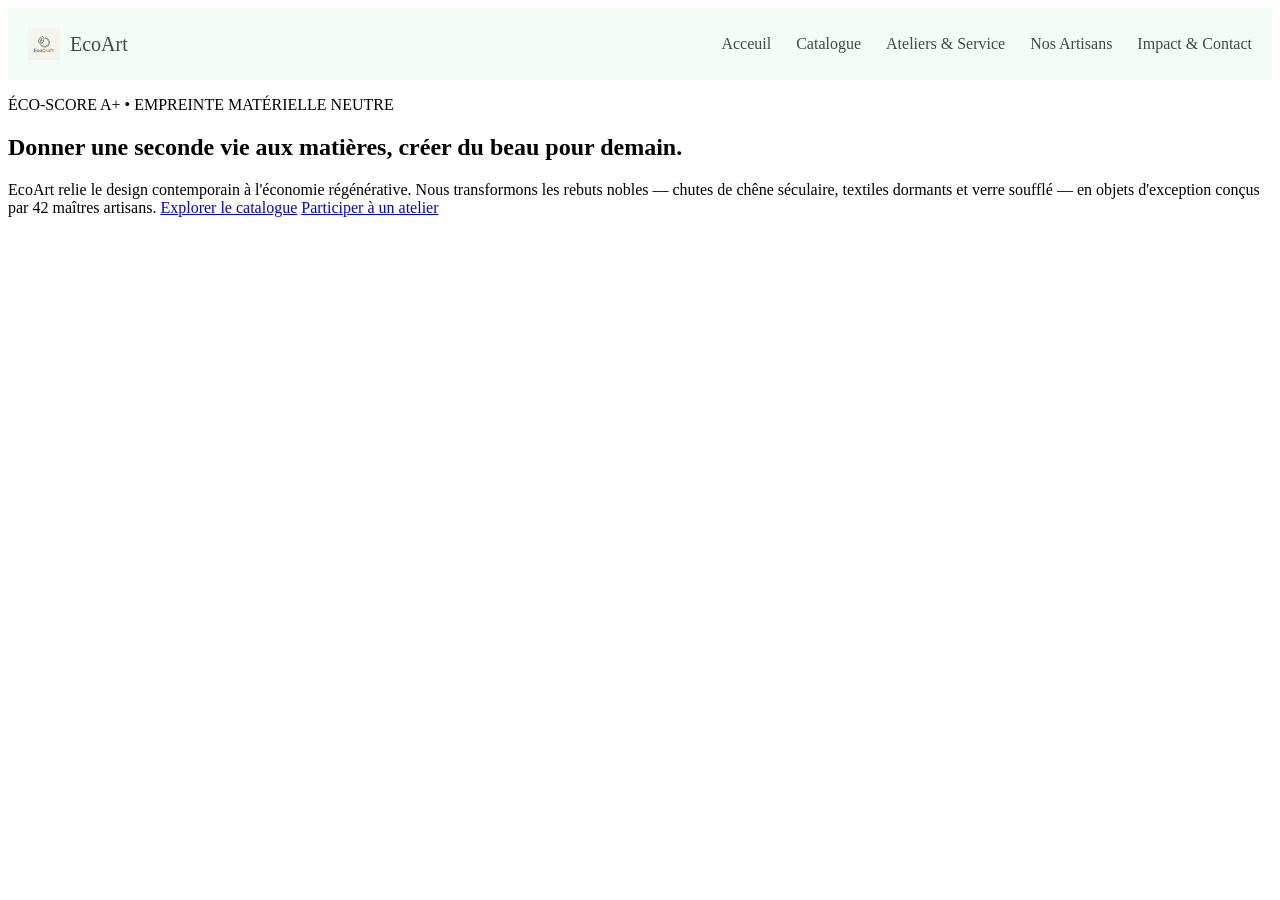
==== HomePge.html @ 521f882b "html sceleton of the first section done" ====
<!DOCTYPE html>
<head>
    <link rel="stylesheet" href="style.css">
    <title>Acceuil</title>
</head>

<body>
    <header>
        
        <div class="logo">
            <img src="images/logo.jpg" alt="logo">
            <span>EcoArt</span>
        </div>

        <nav>
            
            <a href="HomePge.html">Acceuil</a>
            <a href="catalogue.html">Catalogue</a>
            <a href="atel&srv.html">Ateliers & Service</a>
            <a href="artisan.html">Nos Artisans</a>
            <a href="impc&contact">Impact & Contact</a>

        </nav>
    </header>

    <main>
        <section class="hero">
            <div class="hero content">
                <p>ÉCO-SCORE A+ • EMPREINTE MATÉRIELLE NEUTRE</p>
                <h1>Donner une seconde vie
                    aux matières, créer du
                    beau pour demain.
                </h1>
                <p1>EcoArt relie le design contemporain à l'économie régénérative. Nous transformons
                    les rebuts nobles — chutes de chêne séculaire, textiles dormants et verre soufflé
                    — en objets d'exception conçus par 42 maîtres artisans.
                </p1>

                <a href="Explorer le catalogue">Explorer le catalogue</a>
                <a href="Participer à un atelier">Participer à un atelier</a>
            </div>

            
        </section>
    </main>
</body>
---- style.css ----
header {
    display: flex;
    justify-content: space-between;
    align-items: center;
    background-color: #F2FCF4E5;
    padding: 20px;
}

.logo{

    width: 61.77000045776367;
    height: 28;
    font-size: 20px;
    font-family:Georgia, 'Times New Roman', Times, serif; 
    display: flex;
    color: #414943;
    align-items: center;
    gap: 10px;
}

.logo img{
    width: 32px;
    height: 32px;
    max-width: 101.77px;
}

nav {
    display: flex;
    gap: 25px;
}

nav a {
    color: #414943;
    text-decoration: none;
}
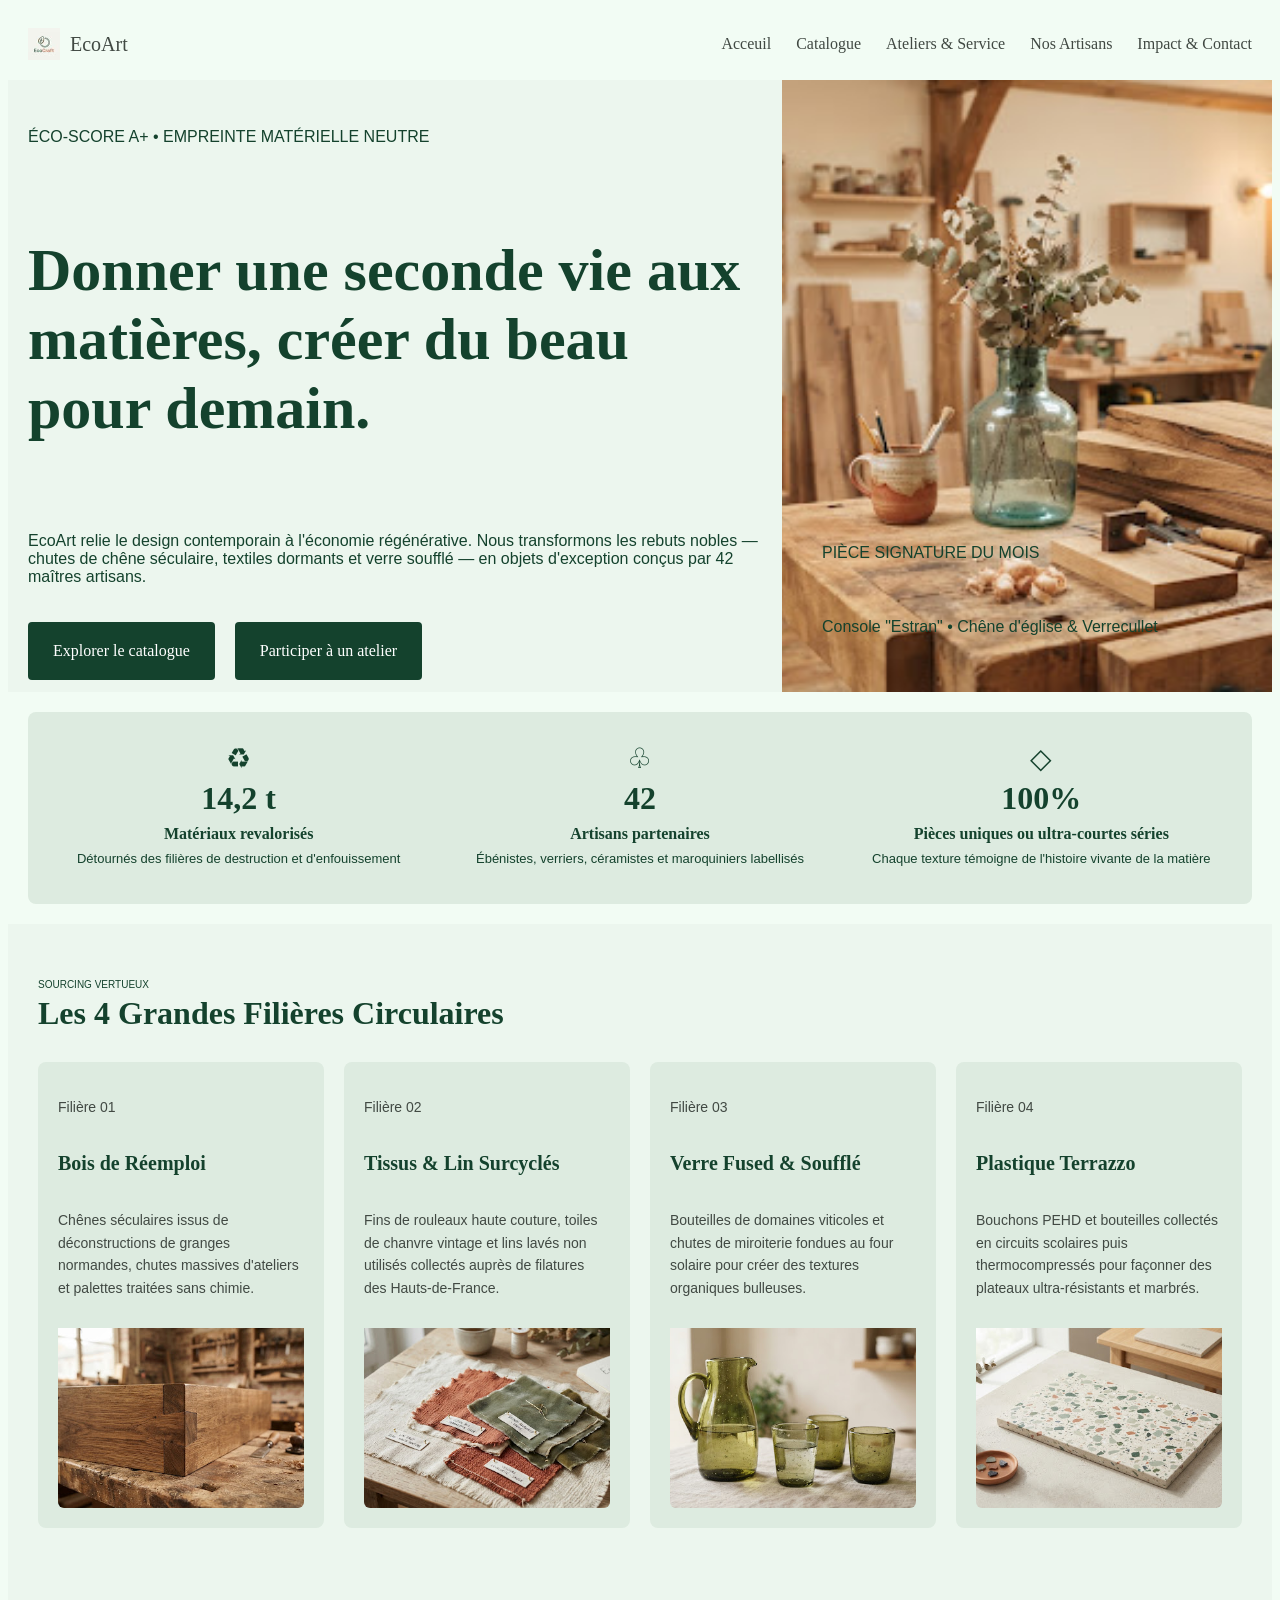
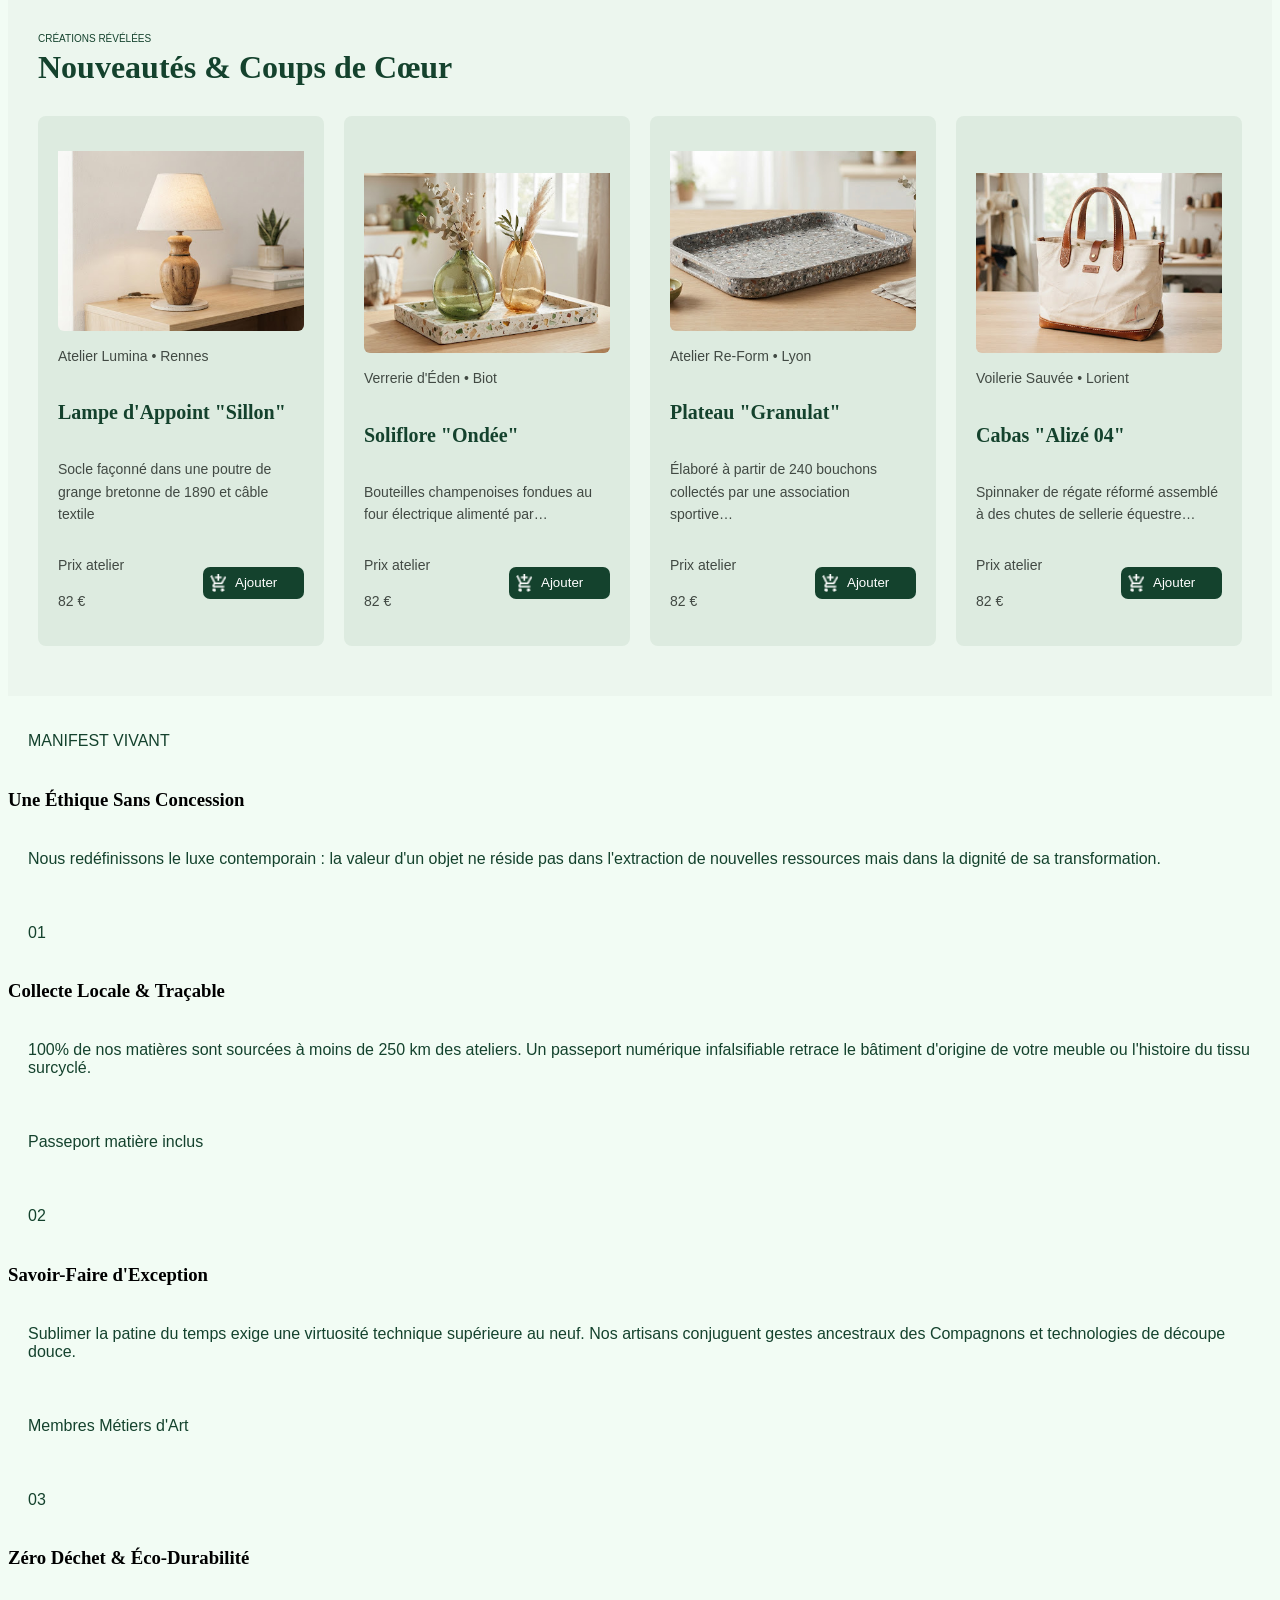
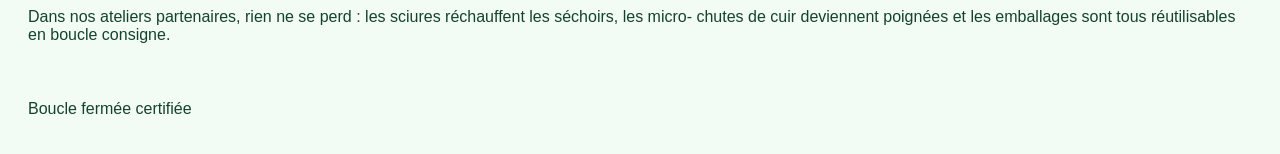
==== commit 08f30911: "adding the material and products sections and the skeleton of the next section" ====
--- a/HomePge.html
+++ b/HomePge.html
@@ -25,22 +25,287 @@
 
     <main>
         <section class="hero">
-            <div class="hero content">
+
+            <div class="heroContent">
                 <p>ÉCO-SCORE A+ • EMPREINTE MATÉRIELLE NEUTRE</p>
                 <h1>Donner une seconde vie
                     aux matières, créer du
                     beau pour demain.
                 </h1>
-                <p1>EcoArt relie le design contemporain à l'économie régénérative. Nous transformons
+                <p>EcoArt relie le design contemporain à l'économie régénérative. Nous transformons
                     les rebuts nobles — chutes de chêne séculaire, textiles dormants et verre soufflé
                     — en objets d'exception conçus par 42 maîtres artisans.
-                </p1>
-
-                <a href="Explorer le catalogue">Explorer le catalogue</a>
-                <a href="Participer à un atelier">Participer à un atelier</a>
-            </div>
-
-            
+                </p>
+
+                <div class="hero-buttons">
+                    <a href="Explorer le catalogue">Explorer le catalogue</a>
+                    <a href="Participer à un atelier">Participer à un atelier</a>
+                </div>
+
+            </div>
+
+            <div class="heroImage">
+                    <img src="images/glassPiece.jpg" alt="glassPiece">
+
+
+                <div class="hero-image-content">
+                        <p>PIÈCE SIGNATURE DU MOIS</p>
+                        <p>Console "Estran" • Chêne d'église & Verrecullet</p>
+                </div>
+            </div>
         </section>
+        
+<section class="statistics">
+
+    <div class="statistic">
+        <div class="stat-icon">♻</div>
+        <h2>14,2 t</h2>
+        <h3>Matériaux revalorisés</h3>
+        <p>Détournés des filières de destruction et d'enfouissement</p>
+    </div>
+
+    <div class="statistic">
+        <div class="stat-icon">♧</div>
+        <h2>42</h2>
+        <h3>Artisans partenaires</h3>
+        <p>Ébénistes, verriers, céramistes et maroquiniers labellisés</p>
+    </div>
+
+    <div class="statistic">
+        <div class="stat-icon">◇</div>
+        <h2>100%</h2>
+        <h3>Pièces uniques ou ultra-courtes séries</h3>
+        <p>Chaque texture témoigne de l'histoire vivante de la matière</p>
+    </div>
+
+</section>
+
+
+<section class="sourcing">
+
+    <div class="sourcing-header">
+        <p>SOURCING VERTUEUX</p>
+        <h2>Les 4 Grandes Filières Circulaires</h2>
+    </div>
+
+    <div class="sourcing-cards">
+
+        <div class="sourcing-card">
+            <p>Filière 01</p>
+            <h3>Bois de Réemploi</h3>
+            <p>
+                Chênes séculaires issus de déconstructions de granges
+                normandes, chutes massives d'ateliers et palettes
+                traitées sans chimie.
+            </p>
+                    <img src="images/first.jpg" alt="Bois">
+        </div>
+
+        <div class="sourcing-card">
+            <p>Filière 02</p>
+            <h3>Tissus & Lin Surcyclés</h3>
+            <p>
+                Fins de rouleaux haute couture, toiles de chanvre vintage
+                et lins lavés non utilisés collectés auprès de filatures
+                des Hauts-de-France.
+            </p>
+            <img src="images/sec.jpg" alt="tissu">
+        </div>
+
+        <div class="sourcing-card">
+            <p>Filière 03</p>
+            <h3>Verre Fused & Soufflé</h3>
+            <p>
+                Bouteilles de domaines viticoles et chutes de miroiterie
+                fondues au four solaire pour créer des textures
+                organiques bulleuses.
+            </p>
+            <img src="images/third.jpg" alt="glass">
+        </div>
+
+        <div class="sourcing-card">
+            <p>Filière 04</p>
+            <h3>Plastique Terrazzo</h3>
+            <p>
+                Bouchons PEHD et bouteilles collectés en circuits
+                scolaires puis thermocompressés pour façonner des
+                plateaux ultra-résistants et marbrés.
+            </p>
+            <img src="images/four.jpg" alt="plastik">
+        </div>
+
+    </div>
+
+</section>
+
+<section class="sourcing">
+
+    <div class="sourcing-header">
+        <p>CRÉATIONS RÉVÉLÉES</p>
+        <h2>Nouveautés & Coups de Cœur</h2>
+    </div>
+
+    <div class="sourcing-cards">
+
+        <div class="sourcing-card">
+            <img src="images/1.jpg" alt="Bois">
+            <p>Atelier Lumina • Rennes</p>
+            <h3>Lampe d'Appoint "Sillon"</h3>
+            <p>
+                    Socle façonné dans une poutre de
+                    grange bretonne de 1890 et câble textile
+            </p>
+
+            <div class="price-and-button">
+                <div class="indo">
+                    <p>
+                        Prix atelier
+                    </p>
+                    <p>
+                        82 €
+                    </p> 
+                </div>
+                <button type="button">
+                    <img src="images/Icon.png" alt="add-to-cart">
+                    Ajouter
+                </button>
+            </div>
+        </div>
+
+        <div class="sourcing-card">
+            <img src="images/2.jpg" alt="Bois">
+            <p>Verrerie d'Éden • Biot</p>
+            <h3>Soliflore "Ondée"</h3>
+            <p>
+                    Bouteilles champenoises fondues au
+                    four électrique alimenté par…
+            </p>
+
+            <div class="price-and-button">
+                <div class="indo">
+                    <p>
+                        Prix atelier
+                    </p>
+                    <p>
+                        82 €
+                    </p> 
+                </div>
+                <button type="button">
+                    <img src="images/Icon.png" alt="add-to-cart">
+                    Ajouter
+                </button>
+            </div>
+        </div>
+
+        <div class="sourcing-card">
+            <img src="images/3.jpg" alt="Bois">
+            <p>Atelier Re-Form • Lyon</p>
+            <h3>Plateau "Granulat"</h3>
+            <p>
+                    Élaboré à partir de 240 bouchons
+                    collectés par une association sportive…
+            </p>
+
+            <div class="price-and-button">
+                <div class="indo">
+                    <p>
+                        Prix atelier
+                    </p>
+                    <p>
+                        82 €
+                    </p> 
+                </div>
+                <button type="button">
+                    <img src="images/Icon.png" alt="add-to-cart">
+                    Ajouter
+                </button>
+            </div>
+        </div>
+
+        <div class="sourcing-card">
+            <img src="images/4.jpg" alt="Bois">
+            <p>Voilerie Sauvée • Lorient</p>
+            <h3>Cabas "Alizé 04"</h3>
+            <p>
+                    Spinnaker de régate réformé assemblé à
+                    des chutes de sellerie équestre…
+            </p>
+
+            <div class="price-and-button">
+                <div class="indo">
+                    <p>
+                        Prix atelier
+                    </p>
+                    <p>
+                        82 €
+                    </p> 
+                </div>
+                <button type="button">
+                    <img src="images/Icon.png" alt="add-to-cart">
+                    Ajouter
+                </button>
+            </div>
+        </div>
+
+    </div>
+
+</section>
+
+<section class="Manifest">
+    <div class="head">
+        <p>MANIFEST VIVANT</p>
+        <h3>Une Éthique Sans Concession</h3>
+        <p>
+            Nous redéfinissons le luxe contemporain : la valeur d'un objet ne
+            réside pas dans l'extraction
+            de nouvelles ressources mais dans la dignité de sa transformation.
+        </p>
+    </div>
+
+    <div class="manivivant">
+        <p>01</p>
+        <h3>Collecte Locale & Traçable</h3>
+        <p>
+            100% de nos matières sont sourcées à moins
+            de 250 km des ateliers. Un passeport
+            numérique infalsifiable retrace le bâtiment
+            d'origine de votre meuble ou l'histoire du tissu
+            surcyclé.
+        </p>
+
+        <p>Passeport matière inclus</p>
+
+    </div>
+
+    <div class="manivivant">
+        <p>02</p>
+        <h3>Savoir-Faire d'Exception</h3>
+        <p>
+            Sublimer la patine du temps exige une
+            virtuosité technique supérieure au neuf. Nos
+            artisans conjuguent gestes ancestraux des
+            Compagnons et technologies de découpe
+            douce.
+        </p>
+
+        <p>Membres Métiers d'Art</p>
+    </div>
+
+    <div class="manivivant">
+        <p>03</p>
+        <h3>Zéro Déchet & Éco-Durabilité</h3>
+        <p>
+            Dans nos ateliers partenaires, rien ne se perd :
+            les sciures réchauffent les séchoirs, les micro-
+            chutes de cuir deviennent poignées et les
+            emballages sont tous réutilisables en boucle
+            consigne.
+        </p>
+
+        <p>Boucle fermée certifiée</p>
+    </div>
+    
+</section>
+
     </main>
 </body>
--- a/style.css
+++ b/style.css
@@ -32,4 +32,206 @@
 nav a {
     color: #414943;
     text-decoration: none;
-}+}
+
+.hero{
+    display: flex;
+    align-items: center;
+    justify-content: space-between;
+    background-color: #ECF6EE;
+}
+
+.heroImage {
+    position: relative;
+    width: 490px;
+    height: 612px;
+    flex-shrink: 0;
+}
+
+.heroImage img {
+    width: 100%;
+    height: 100%;
+    object-fit: cover;
+    display: block;
+}
+
+.hero-image-content {
+    position: absolute;
+    bottom: 20px;
+    left: 20px;
+    right: 20px;
+    color: white;
+}
+
+.heroContent h1{
+    font-size: 60px;
+}
+
+h1{
+    color: #14422D;
+    padding: 20px;
+}
+
+p{
+    padding: 20px;
+    color: #14422D;
+    font-family: 'Lucida Sans', 'Lucida Sans Regular', 'Lucida Grande', 'Lucida Sans Unicode', Geneva, Verdana, sans-serif;
+}
+
+.hero-buttons{
+    display: flex;
+    gap: 20px;
+    margin-left: 20px;
+}
+
+.hero-buttons a {
+    display: flex;
+    padding: 20px 25px;
+    background-color: #14422D;
+    border-radius: 4px;
+    text-decoration: none;
+    color: white;
+}
+
+
+.statistics {
+    display: flex;
+    justify-content: space-around;
+    align-items: center;
+    background-color: #DDEBE0;
+    margin: 20px;
+    padding: 20px;
+    gap: 20px;
+    border-radius: 8px;
+}
+
+.statistic {
+    flex: 1;
+    text-align: center;
+    padding: 10px 20px;
+}
+
+.stat-icon {
+    font-size: 28px;
+    color: #14422D;
+}
+
+.statistic h2 {
+    font-size: 32px;
+    color: #14422D;
+    margin: 5px 0;
+}
+
+.statistic h3 {
+    font-size: 16px;
+    color: #14422D;
+    margin: 8px 0;
+}
+
+.statistic p {
+    font-size: 13px;
+    padding: 0;
+    margin: 8px 0;
+}
+
+body{
+    background-color: #F2FCF4;
+}
+
+
+
+.sourcing {
+    background-color: #ECF6EE;
+    padding: 50px 30px;
+}
+
+.sourcing-header {
+    max-width: 100%;
+    margin: 0 auto 30px;
+    text-align: left;
+}
+
+.sourcing-header p {
+    font-size: 10px;
+    padding: 0;
+    margin: 5px 0px;
+}
+
+.sourcing-header h2 {
+    font-size: 32px;
+    color: #14422D;
+    margin: 5px 0px;
+}
+
+.sourcing-cards {
+    display: flex;
+    gap: 20px;
+    align-items: stretch;
+}
+
+.sourcing-card {
+    display: flex;
+    flex: 1;
+    background-color: #DDEBE0;
+    padding: 20px;
+    border-radius: 8px;
+    flex-direction: column;
+}
+
+.sourcing-card h3 {
+    color: #14422D;
+    font-size: 20px;
+}
+
+.sourcing-card h4 {
+    color: #414943;
+    font-size: 15px;
+}
+
+.sourcing-card p {
+    padding: 0;
+    color: #414943;
+    font-size: 14px;
+    line-height: 1.6;
+}
+
+.sourcing-card img {
+    width: 100%;
+    height: 180px;
+    object-fit: cover;
+    display: block;
+    border-radius: 6px;
+    margin-top: auto;
+    padding-top: 15px;
+}
+
+
+.price-and-button{
+    display: flex;
+    justify-content: space-between;
+    align-items: center;
+    gap: 10px;
+}
+
+
+.price-and-button button {
+    display: flex;
+    align-items: center;
+    gap: 8px;
+    width: 101px;
+    height: 32px;
+    box-sizing: border-box;
+    background-color: #14422D;
+    color: white;
+    border: none;
+    border-radius: 7px;
+    cursor: pointer;
+}
+
+.price-and-button button img {
+    width: 18px;
+    height: 18px;
+    margin: 0;
+    padding: 0;
+    object-fit: contain;
+}
